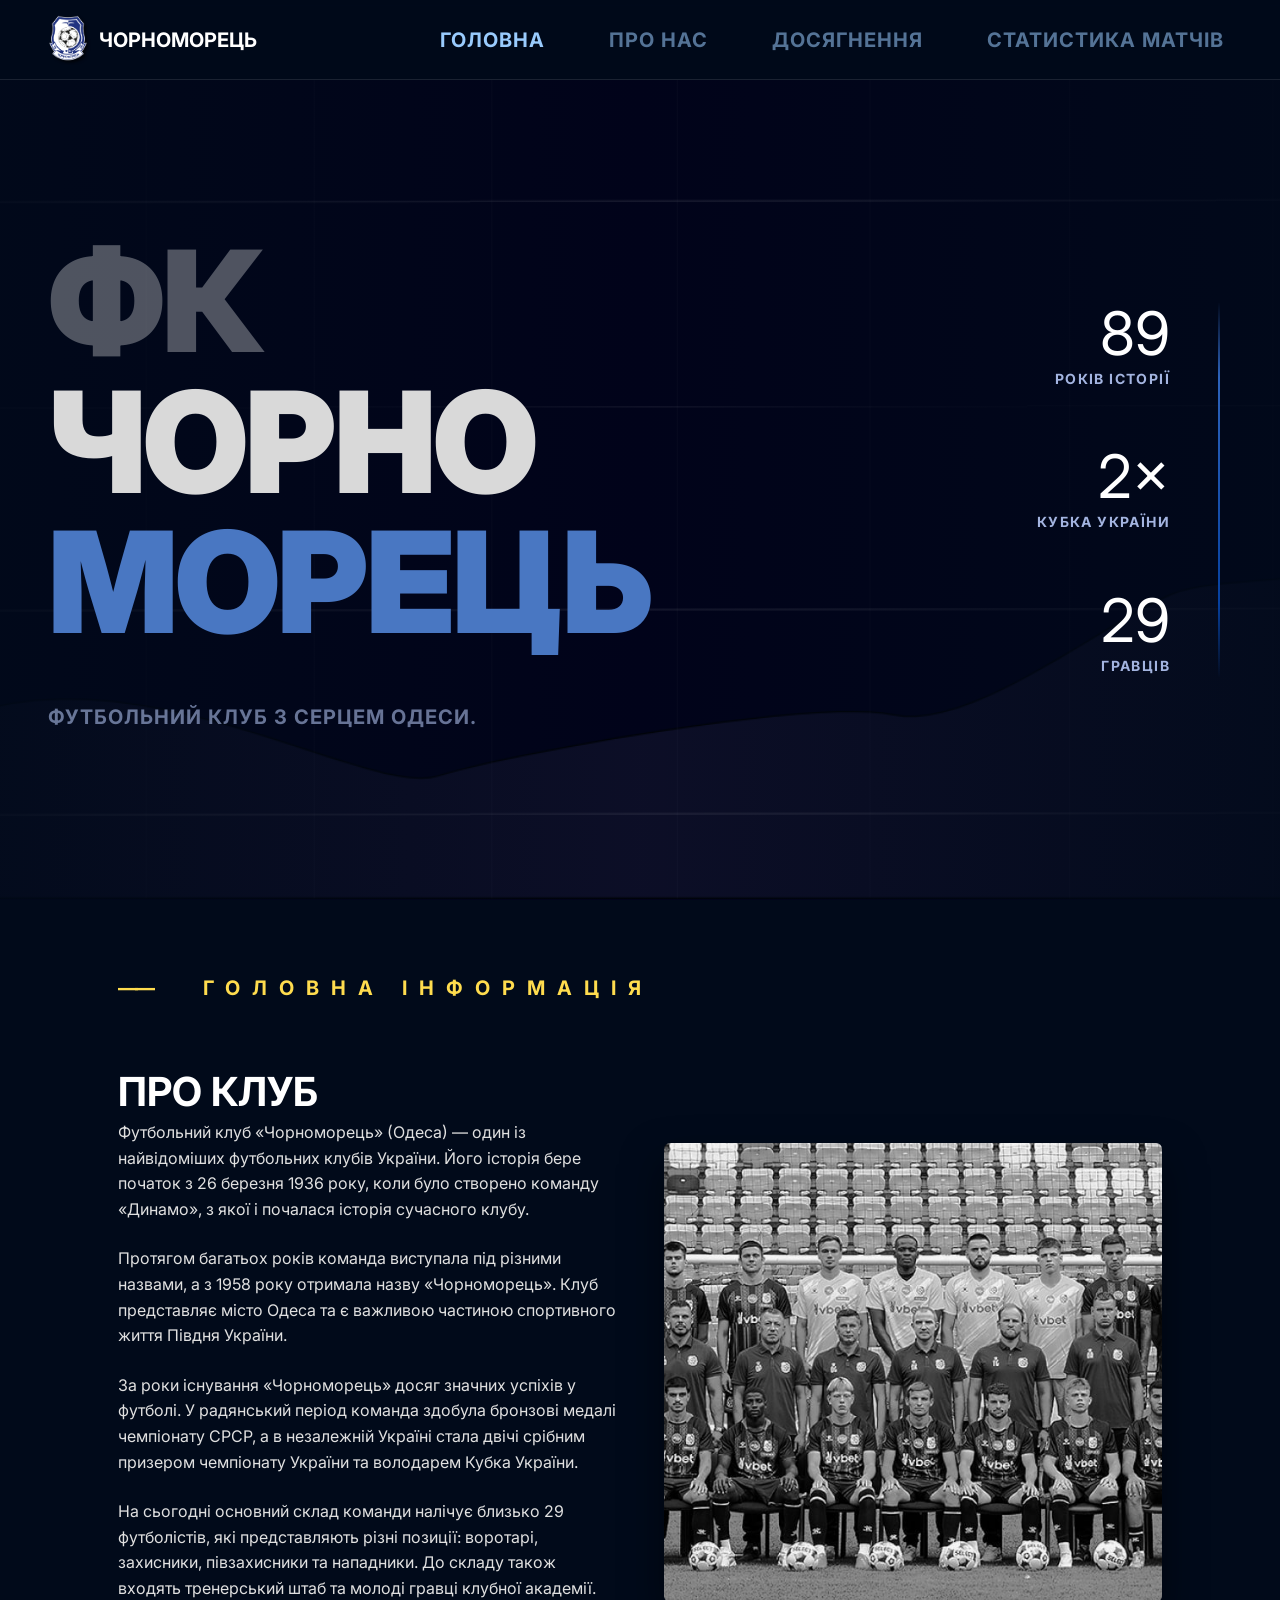
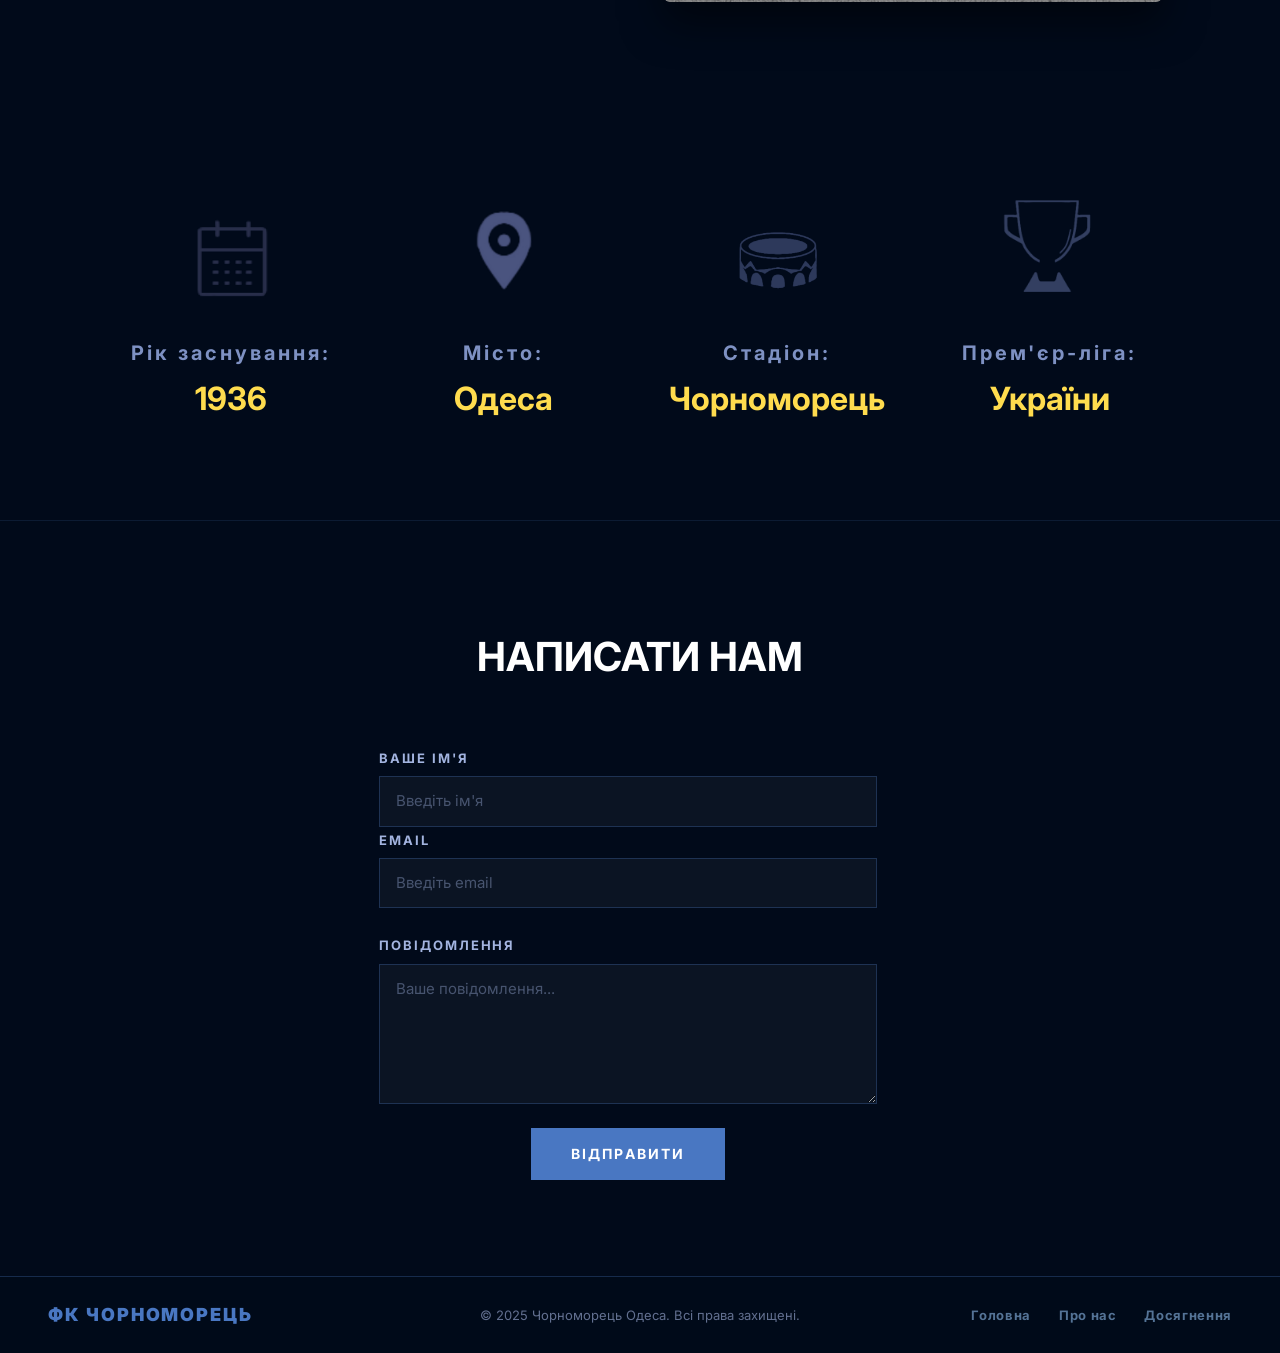
==== index.html @ 794fe2dc "Add autocomplete attributes to input fields" ====
<!DOCTYPE html>
<html lang="uk">
<head>
    <meta charset="UTF-8">
    <meta name="description" content="Офіційний сайт футбольного клубу Чорноморець Одеса — історія, склад команди, досягнення та статистика матчів.">
    <link rel="icon" type="image/x-icon" href="favicon.ico">
    <meta name="viewport" content="width=device-width, initial-scale=1.0">
    <title>ФК Чорноморець</title>
    
    <!-- Google Fonts: Inter -->
    <link rel="preconnect" href="https://fonts.googleapis.com">
    <link rel="preconnect" href="https://fonts.gstatic.com" crossorigin>
    <link href="https://fonts.googleapis.com/css2?family=Inter:wght@400;700;900&display=swap" rel="stylesheet">
    
    <!-- Bootstrap CSS -->
    <link href="https://cdn.jsdelivr.net/npm/bootstrap@5.3.3/dist/css/bootstrap.min.css" rel="stylesheet" integrity="sha384-QWTKZyjpPEjISv5WaRU9OFeRpok6YctnYmDr5pNlyT2bRjXh0JMhjY6hW+ALEwIH" crossorigin="anonymous">
    
    <!-- Custom CSS -->
    <link rel="stylesheet" href="Design1.css">
</head>
<body>
    <!-- Navigation -->
    <nav class="navbar navbar-expand-lg custom-nav fixed-top">
        <div class="container-fluid px-lg-5">
            <a class="navbar-brand d-flex align-items-center gap-2 text-white" href="#">
                <img class="logo" src="logo.png" alt="Logo">
                <span class="m-0 fs-5 fw-bold text-uppercase">Чорноморець</span>
            </a>
            <button class="navbar-toggler text-white border-0" type="button" data-bs-toggle="collapse" data-bs-target="#navbarNav" aria-controls="navbarNav" aria-expanded="false" aria-label="Toggle navigation">
                <span class="navbar-toggler-icon"></span>
            </button>
            <div class="collapse navbar-collapse justify-content-end" id="navbarNav">
                <ul class="navbar-nav gap-lg-5 nav-right mt-3 mt-lg-0">
                    <li class="nav-item">
                        <a class="nav-link active" href="index.html">ГОЛОВНА</a>
                    </li>
                    <li class="nav-item">
                        <a class="nav-link" href="AboutUs.html">ПРО НАС</a>
                    </li>
                    <li class="nav-item">
                        <a class="nav-link" href="Achievements.html">ДОСЯГНЕННЯ</a>
                    </li>
                    <li class="nav-item">
                        <a class="nav-link" href="Statisticks.html">СТАТИСТИКА МАТЧІВ</a>
                    </li>
                </ul>
            </div>
        </div>
    </nav>

    <!-- Hero Section -->
    <section class="hero-container position-relative">
        <img class="hero-img w-100 object-fit-cover" src="image_2026-04-19_23-13-44.png" alt="Our big goals">
        <div class="hero-overlay position-absolute top-0 start-0 w-100 h-100">
            <div class="container-fluid h-100 position-relative px-lg-5">
                <div class="row h-100 align-items-center">
                    <div class="col-12 col-lg-8 hero-text-wrapper">
                        <h1 class="main-title text-uppercase mb-3">
                            <span class="fk-text text-white">ФК</span><br>
                            <span class="chorno-text">ЧОРНО</span><br>
                            <span class="morec-text">МОРЕЦЬ</span>
                        </h1>
                        <p class="subtitle text-uppercase">Футбольний клуб з серцем Одеси.</p>
                    </div>
                </div>
                <div class="hero-stats d-none d-lg-flex flex-column gap-4 position-absolute end-0 top-50 translate-middle-y pe-5">
                    <div class="stat-item text-end text-white">
                        <div class="stat-number">89</div>
                        <div class="stat-label">РОКІВ ІСТОРІЇ</div>
                    </div>
                    <div class="stat-item text-end text-white">
                        <div class="stat-number">2×</div>
                        <div class="stat-label">КУБКА УКРАЇНИ</div>
                    </div>
                    <div class="stat-item text-end text-white">
                        <div class="stat-number">29</div>
                        <div class="stat-label">ГРАВЦІВ</div>
                    </div>
                </div>
            </div>
        </div>
    </section>

    <!-- About Section -->
    <section class="about-section-wrapper py-5 mt-4">
        <div class="container px-lg-5">
            <div class="row mb-1">
                <div class="col-12">
                    <p class="accent-subheader text-uppercase mb-5"><span class="tire">——</span> &nbsp; ГОЛОВНА ІНФОРМАЦІЯ</p>
                    <h2 class="section-header text-uppercase text-white">ПРО КЛУБ</h2>
                </div>
            </div>
            <div class="row align-items-center gx-5">
                <div class="col-lg-6 mb-4 mb-lg-0 text-content">
                    <p>Футбольний клуб «Чорноморець» (Одеса) — один із найвідоміших футбольних клубів України. Його історія бере початок з 26 березня 1936 року, коли було створено команду «Динамо», з якої і почалася історія сучасного клубу.</p>
                    <p>Протягом багатьох років команда виступала під різними назвами, а з 1958 року отримала назву «Чорноморець». Клуб представляє місто Одеса та є важливою частиною спортивного життя Півдня України.</p>
                    <p>За роки існування «Чорноморець» досяг значних успіхів у футболі. У радянський період команда здобула бронзові медалі чемпіонату СРСР, а в незалежній Україні стала двічі срібним призером чемпіонату України та володарем Кубка України.</p>
                    <p>На сьогодні основний склад команди налічує близько 29 футболістів, які представляють різні позиції: воротарі, захисники, півзахисники та нападники. До складу також входять тренерський штаб та молоді гравці клубної академії.</p>
                </div>
                <div class="col-lg-6 ">
                    <img src="command.jpg" alt="Team" class="img-fluid rounded w-100 about-img">
                </div>
            </div>
        </div>
    </section>

    <!-- Navigation Icons Section -->
    <div class="navigat-section py-5 my-5">
        <div class="container px-lg-5">
            <div class="row justify-content-center text-center g-5 align-items-end">
<div class="col-6 col-md-3">
    <img class="nav-icon" src="blocnot.png" alt="Blocnot">
    <p class="nav-icon-label">Рік заснування:</p>
    <p class="nav-icon-value">1936</p>
</div>
<div class="col-6 col-md-3">
    <img class="nav-icon" src="location.png" alt="Location">
    <p class="nav-icon-label">Місто:</p>
    <p class="nav-icon-value">Одеса</p>
</div>
<div class="col-6 col-md-3">
    <img class="nav-icon" src="stadion.png" alt="Stadion">
    <p class="nav-icon-label">Стадіон:</p>
    <p class="nav-icon-value">Чорноморець</p>
</div>
<div class="col-6 col-md-3">
    <img class="nav-icon" src="cuboc.png" alt="Cup">
    <p class="nav-icon-label">Прем'єр-ліга:</p>
    <p class="nav-icon-value">України</p>
</div>
        </div>
    </div>
</div>

 <!-- Contact Form Section -->
    <section class="contact-section py-5">
        <div class="container px-lg-5">
            <div class="row mb-4">
                <div class="col-12">
                    <h2 class="section-header1 text-uppercase text-center text-white">Написати нам</h2>
                </div>
            <div class="row">
                <div class="col-lg-6 mx-auto">
                    <form action="#" method="POST" class="contact-form">
                        <div class="mb-4">
                            <label for="name" class="form-label contact-label">Ваше ім'я</label>
                          <input type="text" class="form-control contact-input" id="name" name="name" placeholder="Введіть ім'я" autocomplete="name" required>
                        <div class="mb-4">
                            <label for="email" class="form-label contact-label">Email</label>
                          <input type="email" class="form-control contact-input" id="email" name="email" placeholder="Введіть email" autocomplete="email" required>
                        </div>
                        <div class="mb-4">
                            <label for="message" class="form-label contact-label">Повідомлення</label>
                            <textarea class="form-control contact-input" id="message" name="message" rows="5" placeholder="Ваше повідомлення..." required></textarea>
                        </div>
                        <div class="text-center">
                        <button type="submit" class="contact-btn">ВІДПРАВИТИ</button>
</div>
                    </form>
                </div>
            </div>
                        </div>
            </div>
    </section>

<footer class="site-footer">
    <div class="container-fluid px-lg-5">
        <div class="row align-items-center">
            <div class="col-md-4">
                <span class="footer-logo-text">ФК ЧОРНОМОРЕЦЬ</span>
            </div>
            <div class="col-md-4 text-center">
                <span class="footer-copy">© 2025 Чорноморець Одеса. Всі права захищені.</span>
            </div>
            <div class="col-md-4 text-end">
                <a href="Untitled-1.html" class="footer-link">Головна</a>
                <a href="AboutUs.html" class="footer-link">Про нас</a>
                <a href="Achievements.html" class="footer-link">Досягнення</a>
            </div>
        </div>
    </div>
    </footer>
    <!-- Bootstrap JS -->
    <script src="https://cdn.jsdelivr.net/npm/bootstrap@5.3.3/dist/js/bootstrap.bundle.min.js" integrity="sha384-YvpcrYf0tY3lHB60NNkmxc5s9fDVZLESaAA55NDzOxhy9GkcIdslK1eN7N6jIeHz" crossorigin="anonymous"></script>



</body>
</html>
---- Design1.css ----
body {
    background-color: #010A1A; /* From Figma Primary Background */
    color: #E0E0E0; /* Light gray body text from Figma */
    font-family: 'Inter', sans-serif; /* Updated to Inter font family */
    font-weight: 400;
    font-size: 16px;
    line-height: 1.6;
    display: flex;
    flex-direction: column;
    min-height: 100vh;
}

/* Navigation */
.custom-nav {
    background: rgba(1, 10, 26, 0.9);
    border-bottom: 0.5px solid rgba(255, 255, 255, 0.1);
    backdrop-filter: blur(10px);
    min-height: 80px;
}

.logo {
    height: 50px;
    width: auto;
}

.nav-right .nav-link {
    font-family: 'Inter', sans-serif;
    font-weight: 700;
    font-size: 20px;
    color: rgba(153, 203, 253, 0.55);
    letter-spacing: 0.05em;
    text-transform: uppercase;
    transition: color 0.3s ease;
}

.nav-right .nav-link:hover, 
.nav-right .nav-link.active {
    color: #99cbfd;
}

/* Hero Section */
.hero-container {
    height: 100vh;
    min-height: 700px;
    overflow: hidden;
    flex-shrink: 0;
}

.hero-img {
    height: 100%;
}

.hero-overlay {
    background: linear-gradient(to right, rgba(1, 10, 26, 0.85) 0%, rgba(1, 10, 26, 0.3) 50%, rgba(1, 10, 26, 0.85) 100%);
    padding-top: 80px; /* Offset for fixed navbar */
}

.main-title {
    font-family: 'Inter', sans-serif;
    font-weight: 900;
    font-size: clamp(80px, 11vw, 160px); /* Bigger than before */
    line-height: 1.0;
    letter-spacing: -0.02em;
    margin: 0;
}

.fk-text {
    color: rgba(255, 255, 255, 0.311) !important; /* Opacity fade for FK */
}

.chorno-text {
    color: #D9D9D9;
}

.morec-text {
    color: #4977C2;
}

.subtitle {
    font-family: 'Inter', sans-serif;
    font-weight: 700;
    font-size: clamp(16px, 2vw, 20px);
    color: #a3b4e0a1; 
    letter-spacing: 0.05em;
    margin-top: 48px;
}

/* Hero Stats */
.hero-stats {
    border-right: 2px solid transparent;
    border-image: linear-gradient(to bottom, transparent, #2d63bb 20%, #0641a0 80%, transparent) 1;
    margin-right: 60px;
    gap: 3.5rem !important;
}

.stat-item {
    width: 200px;
}

.stat-number {
    font-family: 'Inter', sans-serif;
    font-weight: 400;
    font-size: 60px;
    line-height: 1;
    margin-bottom: 5px;
    color: #FFFFFF;
}

.stat-label {
    font-family: 'Inter', sans-serif;
    font-weight: 700;
    font-size: 14px;
    letter-spacing: 0.1em;
    color: #A3B4E0; /* Light blue from original */
}

/* Typography elements */
.accent-subheader {
    font-family: 'Inter', sans-serif;
    font-weight: 700;
    font-size: 20px;
    color: #FFDC4E;
    letter-spacing: 0.6em;
}

.tire {
    letter-spacing: -3px;
}

.section-header {
    font-family: 'Inter', sans-serif;
    font-weight: 700;
    font-size: 40px;
    color: #FFFFFF;
    margin-bottom: 0rem;
    margin-top: 4rem;
}

.text-content p {
    margin-bottom: 1.5rem;
    font-family: 'Inter', sans-serif;
    font-weight: 400;
    color: #E0E0E0;
    line-height: 1.6;
  
}

/* Imagery */
.about-img {
    box-shadow: 0 20px 40px rgba(0,0,0,0.5);
    transition: transform 0.3s ease;
}

.about-img:hover {
    transform: translateY(-5px);
}

.nav-icon {
    width: 100%;
    max-width: 140px;
    height: auto;
    object-fit: contain;
    transition: transform 0.3s ease, filter 0.3s ease;
}

.nav-icon:hover {
    transform: scale(1.05);
    filter: drop-shadow(0 0 10px rgba(211, 188, 142, 0.5));
}

.nav-icon-label {
    font-family: 'Inter', sans-serif;
    font-weight: 700;
    font-size: 20px;
    color: #7e91c3;
    margin-top: 1rem;
    margin-bottom: 0.25rem;
    letter-spacing: 3px;
}

.nav-icon-value {
    font-family: 'Inter', sans-serif;
    font-weight: 700;
    font-size: 32px;
    color: #FFDC4E;
    margin: 0;
}
.site-footer {
    background: rgba(1, 10, 26, 0.95);
    border-top: 1px solid rgba(73, 119, 194, 0.3);
    padding: 1.5rem 0;
    margin-top: auto;
}

.footer-logo-text {
    font-family: 'Inter', sans-serif;
    font-weight: 900;
    font-size: 18px;
    color: #4977C2;
    letter-spacing: 0.1em;
}

.footer-copy {
    font-family: 'Inter', sans-serif;
    font-size: 13px;
    color: rgba(163, 180, 224, 0.6);
}

.footer-link {
    font-family: 'Inter', sans-serif;
    font-weight: 700;
    font-size: 13px;
    color: rgba(153, 203, 253, 0.55);
    text-decoration: none;
    margin-left: 1.5rem;
    letter-spacing: 0.05em;
    transition: color 0.3s ease;
}

.footer-link:hover {
    color: #99cbfd;
}

section:last-of-type {
    flex: 1;
}

.contact-section {
    border-top: 1px solid rgba(73, 119, 194, 0.15);
    display: flex;
    justify-content: center;
}

.contact-label {
    font-family: 'Inter', sans-serif;
    font-weight: 700;
    font-size: 13px;
    letter-spacing: 0.15em;
    color: #A3B4E0;
    text-transform: uppercase;
    margin-bottom: 0.5rem;
}

.contact-input {
    background: rgba(255, 255, 255, 0.04);
    border: 1px solid rgba(73, 119, 194, 0.3);
    color: #E0E0E0;
    font-family: 'Inter', sans-serif;
    font-size: 15px;
    border-radius: 0;
    padding: 0.8rem 1rem;
    transition: border-color 0.3s ease, background 0.3s ease;
}

.contact-input:focus {
    background: rgba(73, 119, 194, 0.08);
    border-color: #4977C2;
    color: #E0E0E0;
    box-shadow: none;
    outline: none;
}

.contact-input::placeholder {
    color: rgba(163, 180, 224, 0.4);
}

.contact-btn {
    background: #4977C2;
    border: none;
    color: #fff;
    font-family: 'Inter', sans-serif;
    font-weight: 700;
    font-size: 14px;
    letter-spacing: 0.15em;
    padding: 0.9rem 2.5rem;
    cursor: pointer;
    transition: background 0.3s ease;
    text-transform: uppercase;
    
}

.contact-btn:hover {
    background: #3a62a8;
}

.section-header1 {
    font-family: 'Inter', sans-serif;
    font-weight: 700;
    font-size: 40px;
    color: #FFFFFF;
    margin-bottom: 4rem;
    margin-top: 4rem;
}

@media screen and (max-width: 576px) {

    /* Navbar */
    .custom-nav {
        min-height: 64px;
    }

    .logo {
        height: 36px;
    }

    /* Hamburger icon color fix */
    .navbar-toggler-icon {
        filter: invert(1);
    }

    /* Dropdown menu items */
    .nav-right .nav-link {
        font-size: 16px;
        padding: 0.75rem 1rem;
        border-bottom: 1px solid rgba(255, 255, 255, 0.06);
    }

    /*Hero*/
    .hero-container {
        min-height: 100svh;
    }

    .hero-overlay {
        padding-top: 64px;
    }

    .main-title {
        font-size: clamp(56px, 18vw, 90px);
        line-height: 1.0;
    }

    .subtitle {
        font-size: 14px;
        margin-top: 24px;
        letter-spacing: 0.04em;
    }

    /* About section*/
    .accent-subheader {
        font-size: 13px;
        letter-spacing: 0.25em;
    }

    .section-header {
        font-size: 28px;
        margin-top: 2rem;
    }

    .text-content p {
        font-size: 15px;
    }

    /*Nav Icons section*/
    .nav-icon-label {
        font-size: 14px;
        letter-spacing: 1px;
    }

    .nav-icon-value {
        font-size: 24px;
    }

    .nav-icon {
        max-width: 80px;
    }

    /*Contact form */
    .section-header1 {
        font-size: 28px;
        margin-top: 2rem;
        margin-bottom: 2rem;
    }

    .contact-btn {
        width: 100%;
        padding: 1rem;
        font-size: 15px;
    }

    .contact-input {
        font-size: 16px; /* prevents iOS auto-zoom */
        padding: 0.75rem 0.875rem;
    }

    /* Footer*/
    .site-footer {
        padding: 1.5rem 0;
    }

    .site-footer .row {
        flex-direction: column;
        text-align: center;
        gap: 0.5rem;
    }

    .site-footer .col-md-4 {
        text-align: center !important;
    }

    .footer-link {
        margin-left: 0.75rem;
        margin-right: 0.75rem;
        font-size: 13px;
    }

    .footer-copy {
        font-size: 12px;
    }
}
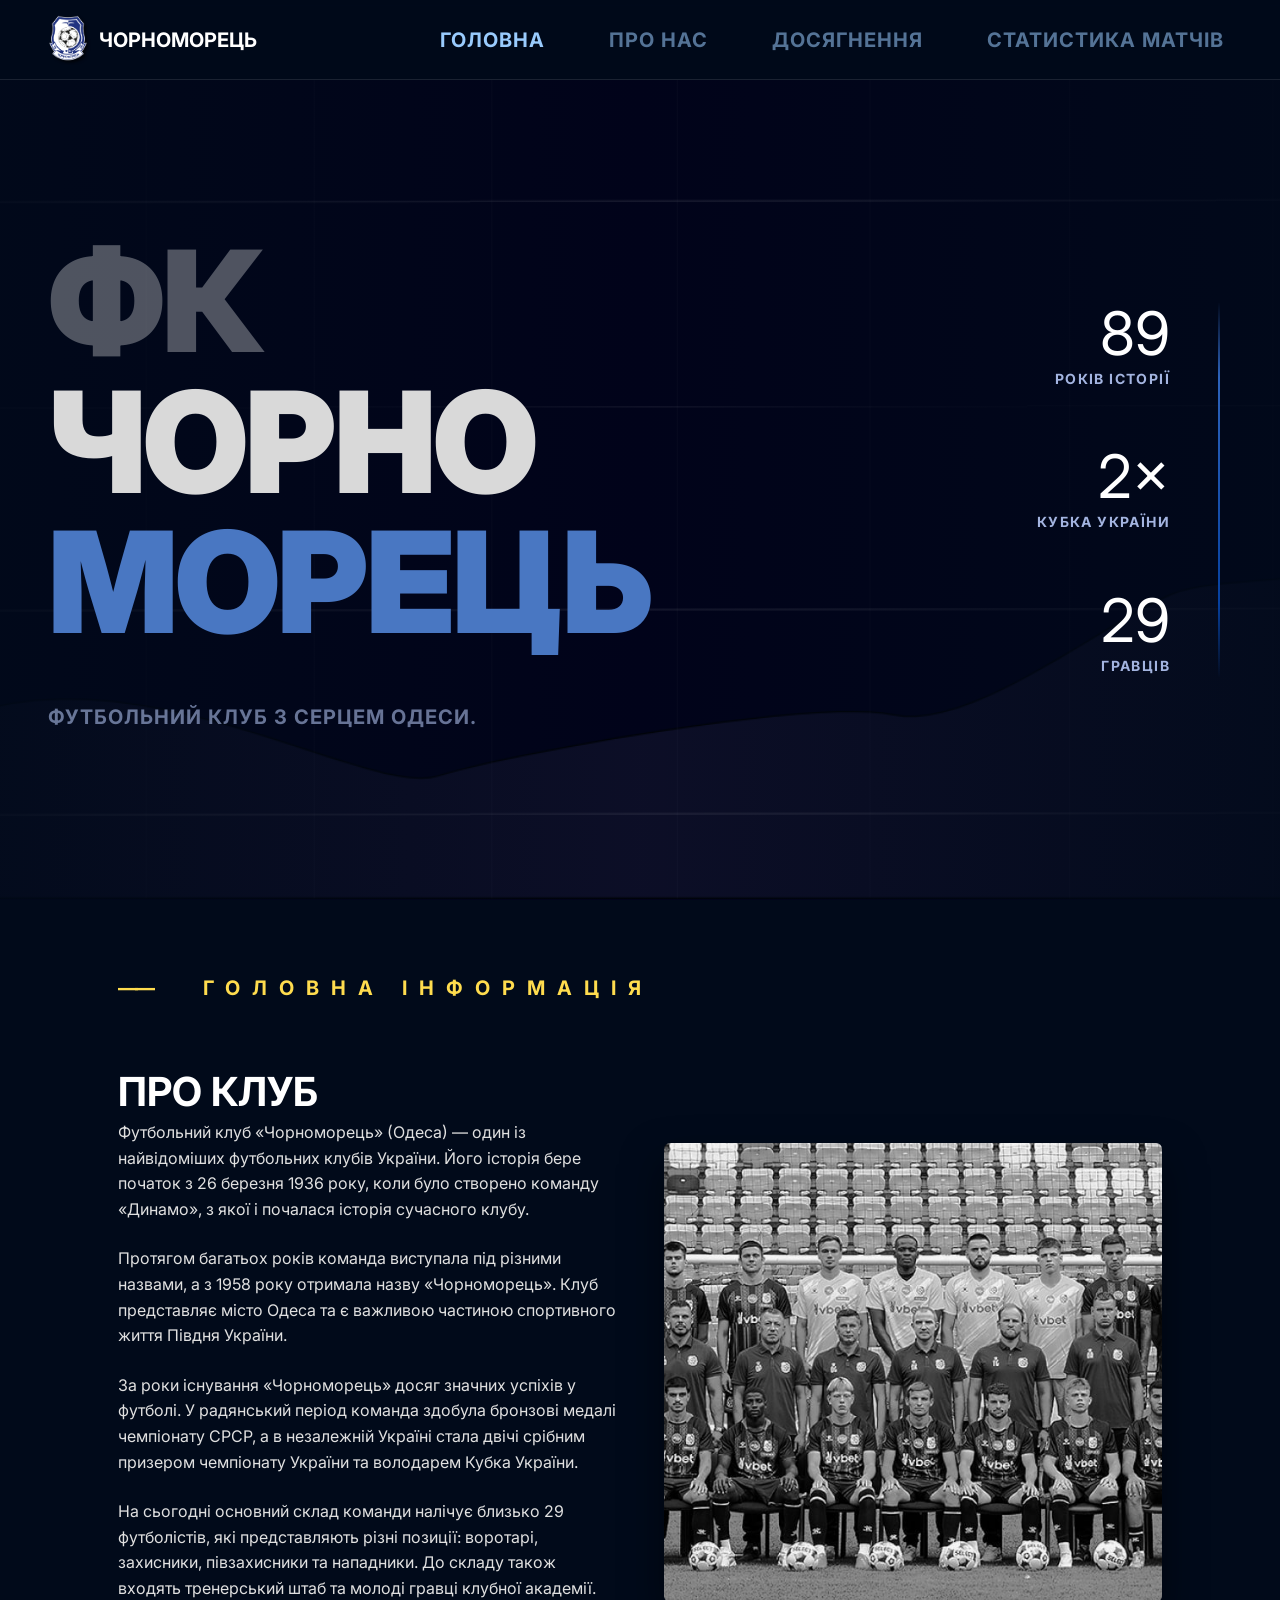
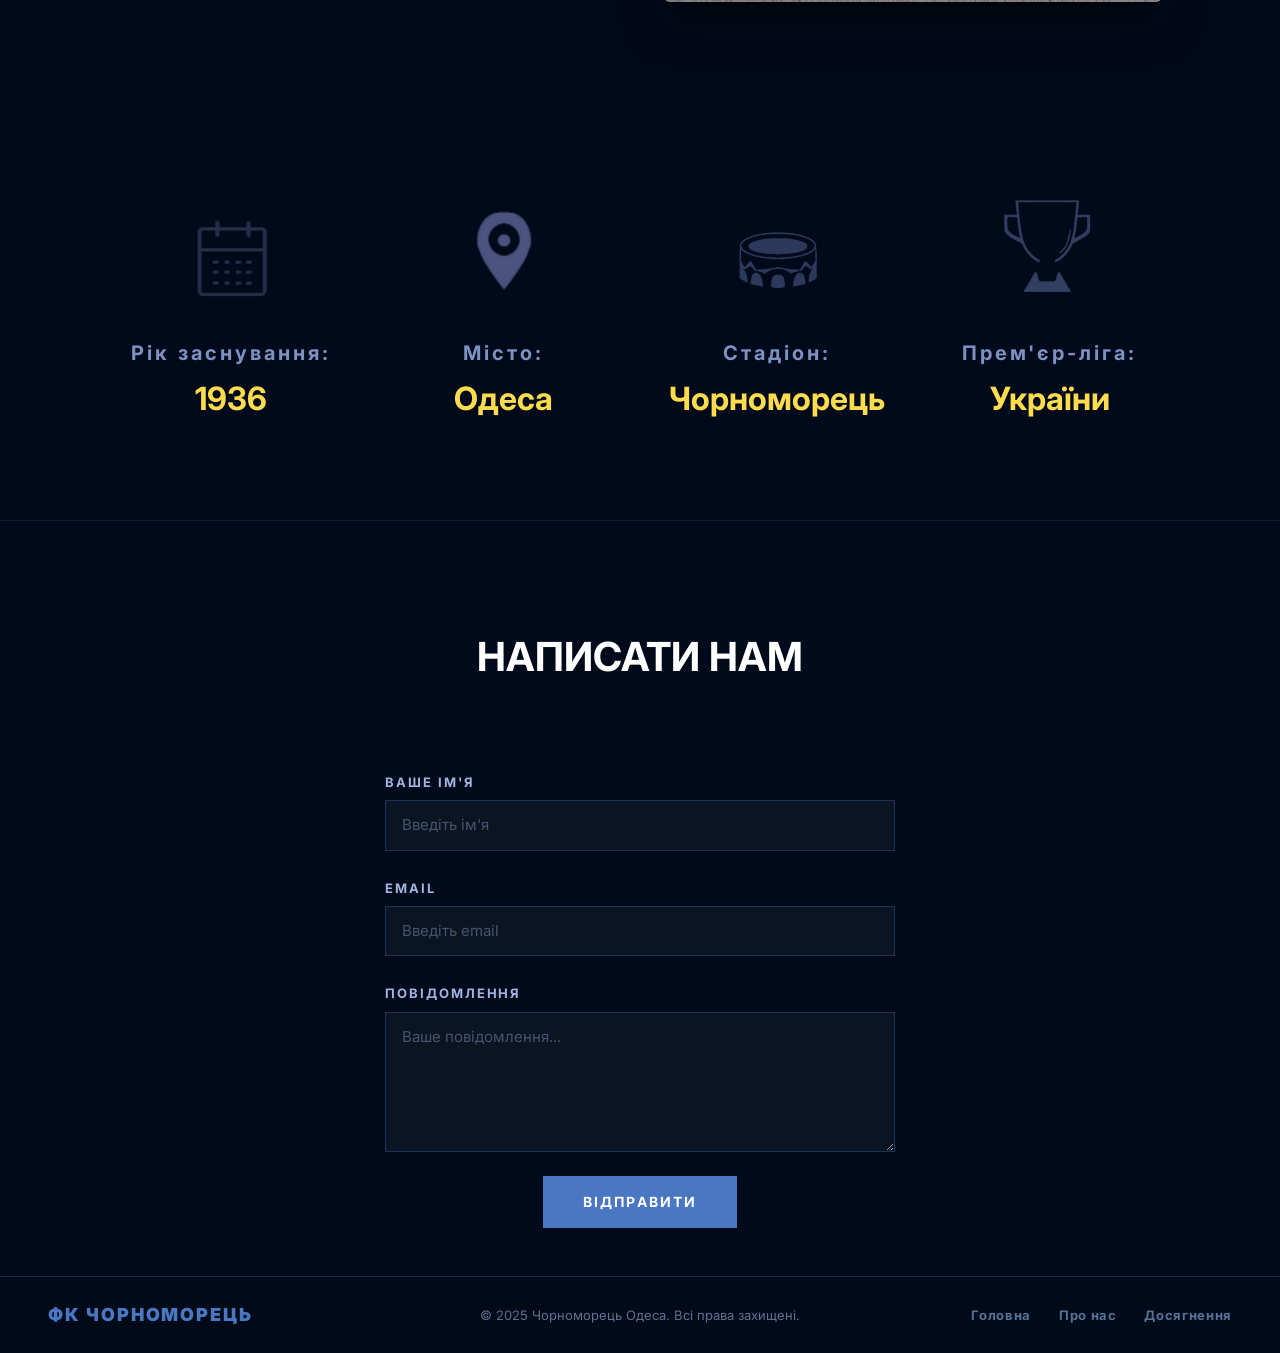
==== commit e81af380: "Refactor index.html for improved structure and styling" ====
--- a/index.html
+++ b/index.html
@@ -6,16 +6,10 @@
     <link rel="icon" type="image/x-icon" href="favicon.ico">
     <meta name="viewport" content="width=device-width, initial-scale=1.0">
     <title>ФК Чорноморець</title>
-    
-    <!-- Google Fonts: Inter -->
     <link rel="preconnect" href="https://fonts.googleapis.com">
     <link rel="preconnect" href="https://fonts.gstatic.com" crossorigin>
     <link href="https://fonts.googleapis.com/css2?family=Inter:wght@400;700;900&display=swap" rel="stylesheet">
-    
-    <!-- Bootstrap CSS -->
     <link href="https://cdn.jsdelivr.net/npm/bootstrap@5.3.3/dist/css/bootstrap.min.css" rel="stylesheet" integrity="sha384-QWTKZyjpPEjISv5WaRU9OFeRpok6YctnYmDr5pNlyT2bRjXh0JMhjY6hW+ALEwIH" crossorigin="anonymous">
-    
-    <!-- Custom CSS -->
     <link rel="stylesheet" href="Design1.css">
 </head>
 <body>
@@ -26,7 +20,7 @@
                 <img class="logo" src="logo.png" alt="Logo">
                 <span class="m-0 fs-5 fw-bold text-uppercase">Чорноморець</span>
             </a>
-            <button class="navbar-toggler text-white border-0" type="button" data-bs-toggle="collapse" data-bs-target="#navbarNav" aria-controls="navbarNav" aria-expanded="false" aria-label="Toggle navigation">
+            <button class="navbar-toggler border-0 custom-toggler" type="button" data-bs-toggle="collapse" data-bs-target="#navbarNav" aria-controls="navbarNav" aria-expanded="false" aria-label="Toggle navigation">
                 <span class="navbar-toggler-icon"></span>
             </button>
             <div class="collapse navbar-collapse justify-content-end" id="navbarNav">
@@ -97,7 +91,7 @@
                     <p>За роки існування «Чорноморець» досяг значних успіхів у футболі. У радянський період команда здобула бронзові медалі чемпіонату СРСР, а в незалежній Україні стала двічі срібним призером чемпіонату України та володарем Кубка України.</p>
                     <p>На сьогодні основний склад команди налічує близько 29 футболістів, які представляють різні позиції: воротарі, захисники, півзахисники та нападники. До складу також входять тренерський штаб та молоді гравці клубної академії.</p>
                 </div>
-                <div class="col-lg-6 ">
+                <div class="col-lg-6">
                     <img src="command.jpg" alt="Team" class="img-fluid rounded w-100 about-img">
                 </div>
             </div>
@@ -108,82 +102,80 @@
     <div class="navigat-section py-5 my-5">
         <div class="container px-lg-5">
             <div class="row justify-content-center text-center g-5 align-items-end">
-<div class="col-6 col-md-3">
-    <img class="nav-icon" src="blocnot.png" alt="Blocnot">
-    <p class="nav-icon-label">Рік заснування:</p>
-    <p class="nav-icon-value">1936</p>
-</div>
-<div class="col-6 col-md-3">
-    <img class="nav-icon" src="location.png" alt="Location">
-    <p class="nav-icon-label">Місто:</p>
-    <p class="nav-icon-value">Одеса</p>
-</div>
-<div class="col-6 col-md-3">
-    <img class="nav-icon" src="stadion.png" alt="Stadion">
-    <p class="nav-icon-label">Стадіон:</p>
-    <p class="nav-icon-value">Чорноморець</p>
-</div>
-<div class="col-6 col-md-3">
-    <img class="nav-icon" src="cuboc.png" alt="Cup">
-    <p class="nav-icon-label">Прем'єр-ліга:</p>
-    <p class="nav-icon-value">України</p>
-</div>
+                <div class="col-6 col-md-3">
+                    <img class="nav-icon" src="blocnot.png" alt="Blocnot">
+                    <p class="nav-icon-label">Рік заснування:</p>
+                    <p class="nav-icon-value">1936</p>
+                </div>
+                <div class="col-6 col-md-3">
+                    <img class="nav-icon" src="location.png" alt="Location">
+                    <p class="nav-icon-label">Місто:</p>
+                    <p class="nav-icon-value">Одеса</p>
+                </div>
+                <div class="col-6 col-md-3">
+                    <img class="nav-icon" src="stadion.png" alt="Stadion">
+                    <p class="nav-icon-label">Стадіон:</p>
+                    <p class="nav-icon-value">Чорноморець</p>
+                </div>
+                <div class="col-6 col-md-3">
+                    <img class="nav-icon" src="cuboc.png" alt="Cup">
+                    <p class="nav-icon-label">Прем'єр-ліга:</p>
+                    <p class="nav-icon-value">України</p>
+                </div>
+            </div>
         </div>
     </div>
-</div>
 
- <!-- Contact Form Section -->
+    <!-- Contact Form Section -->
     <section class="contact-section py-5">
         <div class="container px-lg-5">
             <div class="row mb-4">
                 <div class="col-12">
                     <h2 class="section-header1 text-uppercase text-center text-white">Написати нам</h2>
                 </div>
+            </div>
             <div class="row">
                 <div class="col-lg-6 mx-auto">
                     <form action="#" method="POST" class="contact-form">
                         <div class="mb-4">
                             <label for="name" class="form-label contact-label">Ваше ім'я</label>
-                          <input type="text" class="form-control contact-input" id="name" name="name" placeholder="Введіть ім'я" autocomplete="name" required>
+                            <input type="text" class="form-control contact-input" id="name" name="name" placeholder="Введіть ім'я" autocomplete="name" required>
+                        </div>
                         <div class="mb-4">
                             <label for="email" class="form-label contact-label">Email</label>
-                          <input type="email" class="form-control contact-input" id="email" name="email" placeholder="Введіть email" autocomplete="email" required>
+                            <input type="email" class="form-control contact-input" id="email" name="email" placeholder="Введіть email" autocomplete="email" required>
                         </div>
                         <div class="mb-4">
                             <label for="message" class="form-label contact-label">Повідомлення</label>
                             <textarea class="form-control contact-input" id="message" name="message" rows="5" placeholder="Ваше повідомлення..." required></textarea>
                         </div>
                         <div class="text-center">
-                        <button type="submit" class="contact-btn">ВІДПРАВИТИ</button>
-</div>
+                            <button type="submit" class="contact-btn">ВІДПРАВИТИ</button>
+                        </div>
                     </form>
                 </div>
             </div>
-                        </div>
-            </div>
+        </div>
     </section>
 
-<footer class="site-footer">
-    <div class="container-fluid px-lg-5">
-        <div class="row align-items-center">
-            <div class="col-md-4">
-                <span class="footer-logo-text">ФК ЧОРНОМОРЕЦЬ</span>
-            </div>
-            <div class="col-md-4 text-center">
-                <span class="footer-copy">© 2025 Чорноморець Одеса. Всі права захищені.</span>
-            </div>
-            <div class="col-md-4 text-end">
-                <a href="Untitled-1.html" class="footer-link">Головна</a>
-                <a href="AboutUs.html" class="footer-link">Про нас</a>
-                <a href="Achievements.html" class="footer-link">Досягнення</a>
+    <footer class="site-footer">
+        <div class="container-fluid px-lg-5">
+            <div class="row align-items-center">
+                <div class="col-md-4">
+                    <span class="footer-logo-text">ФК ЧОРНОМОРЕЦЬ</span>
+                </div>
+                <div class="col-md-4 text-center">
+                    <span class="footer-copy">© 2025 Чорноморець Одеса. Всі права захищені.</span>
+                </div>
+                <div class="col-md-4 text-end">
+                    <a href="index.html" class="footer-link">Головна</a>
+                    <a href="AboutUs.html" class="footer-link">Про нас</a>
+                    <a href="Achievements.html" class="footer-link">Досягнення</a>
+                </div>
             </div>
         </div>
-    </div>
     </footer>
-    <!-- Bootstrap JS -->
+
     <script src="https://cdn.jsdelivr.net/npm/bootstrap@5.3.3/dist/js/bootstrap.bundle.min.js" integrity="sha384-YvpcrYf0tY3lHB60NNkmxc5s9fDVZLESaAA55NDzOxhy9GkcIdslK1eN7N6jIeHz" crossorigin="anonymous"></script>
-
-
-
 </body>
 </html>
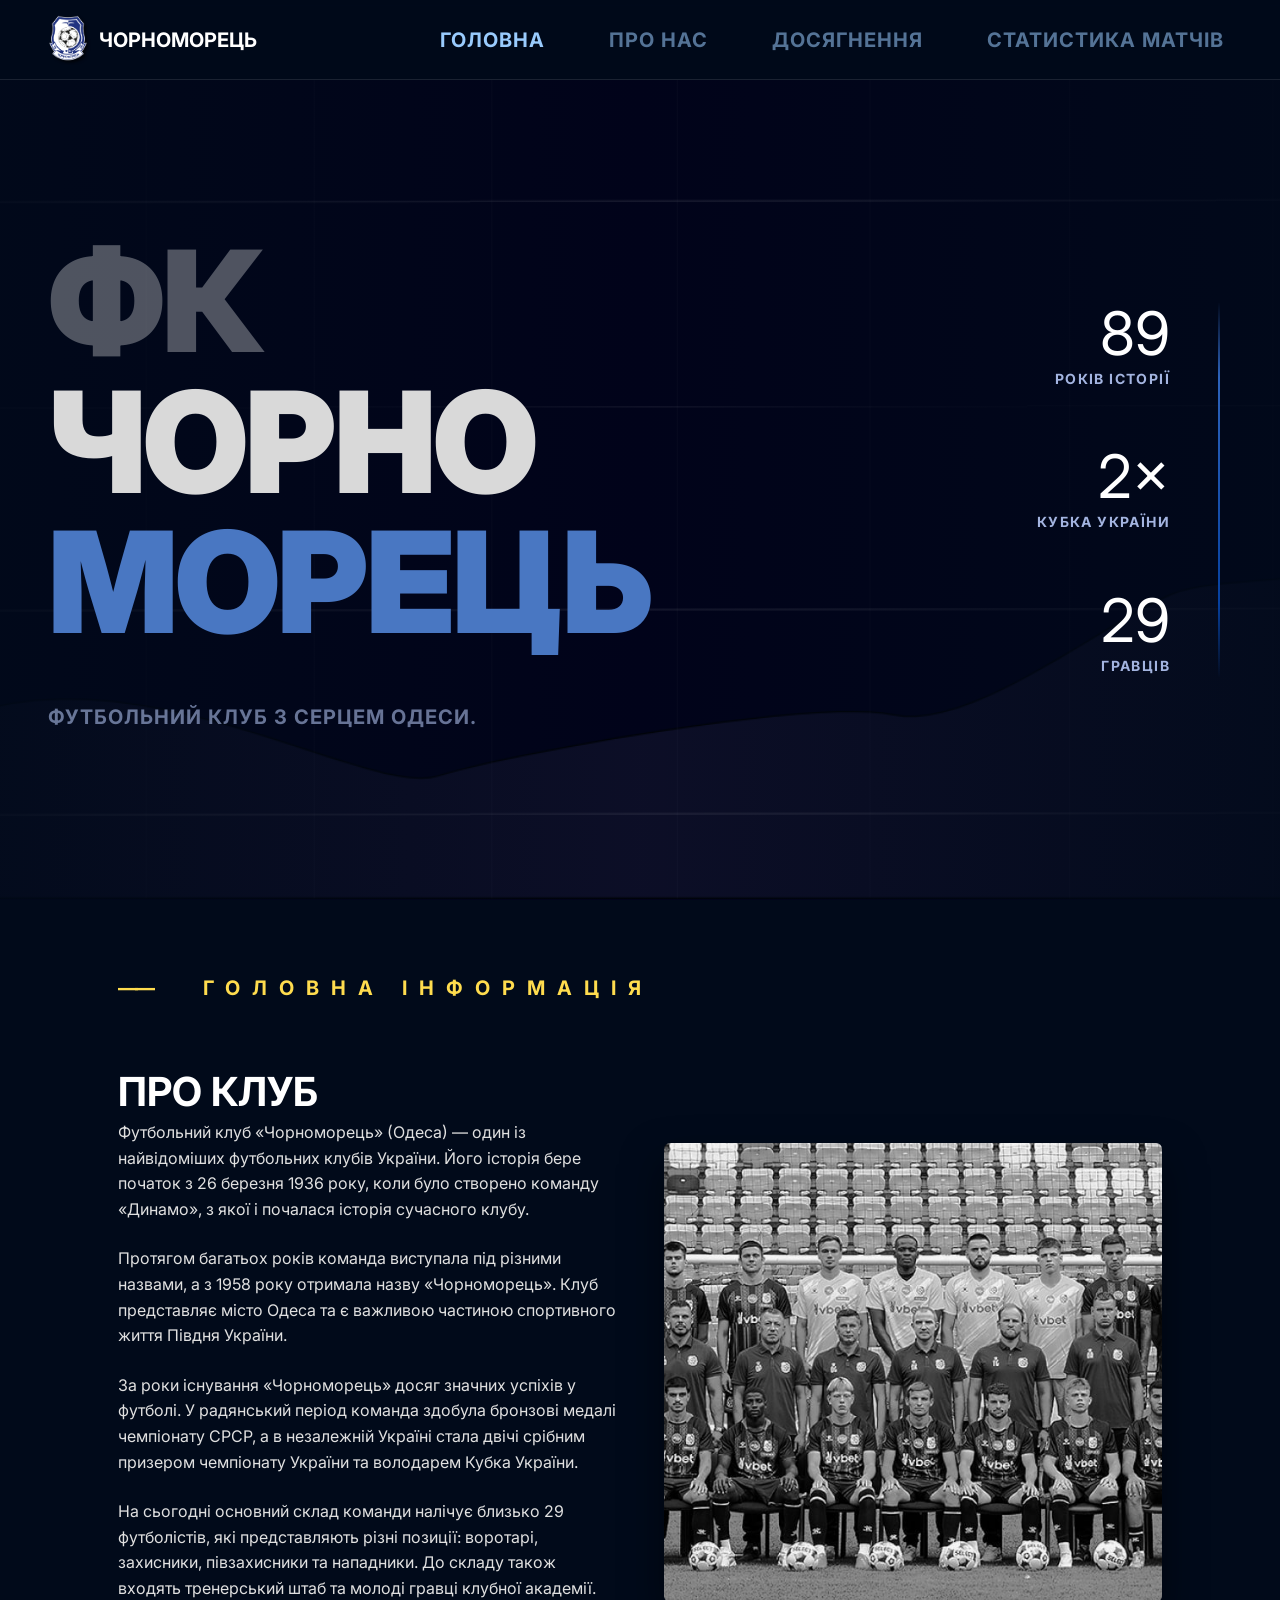
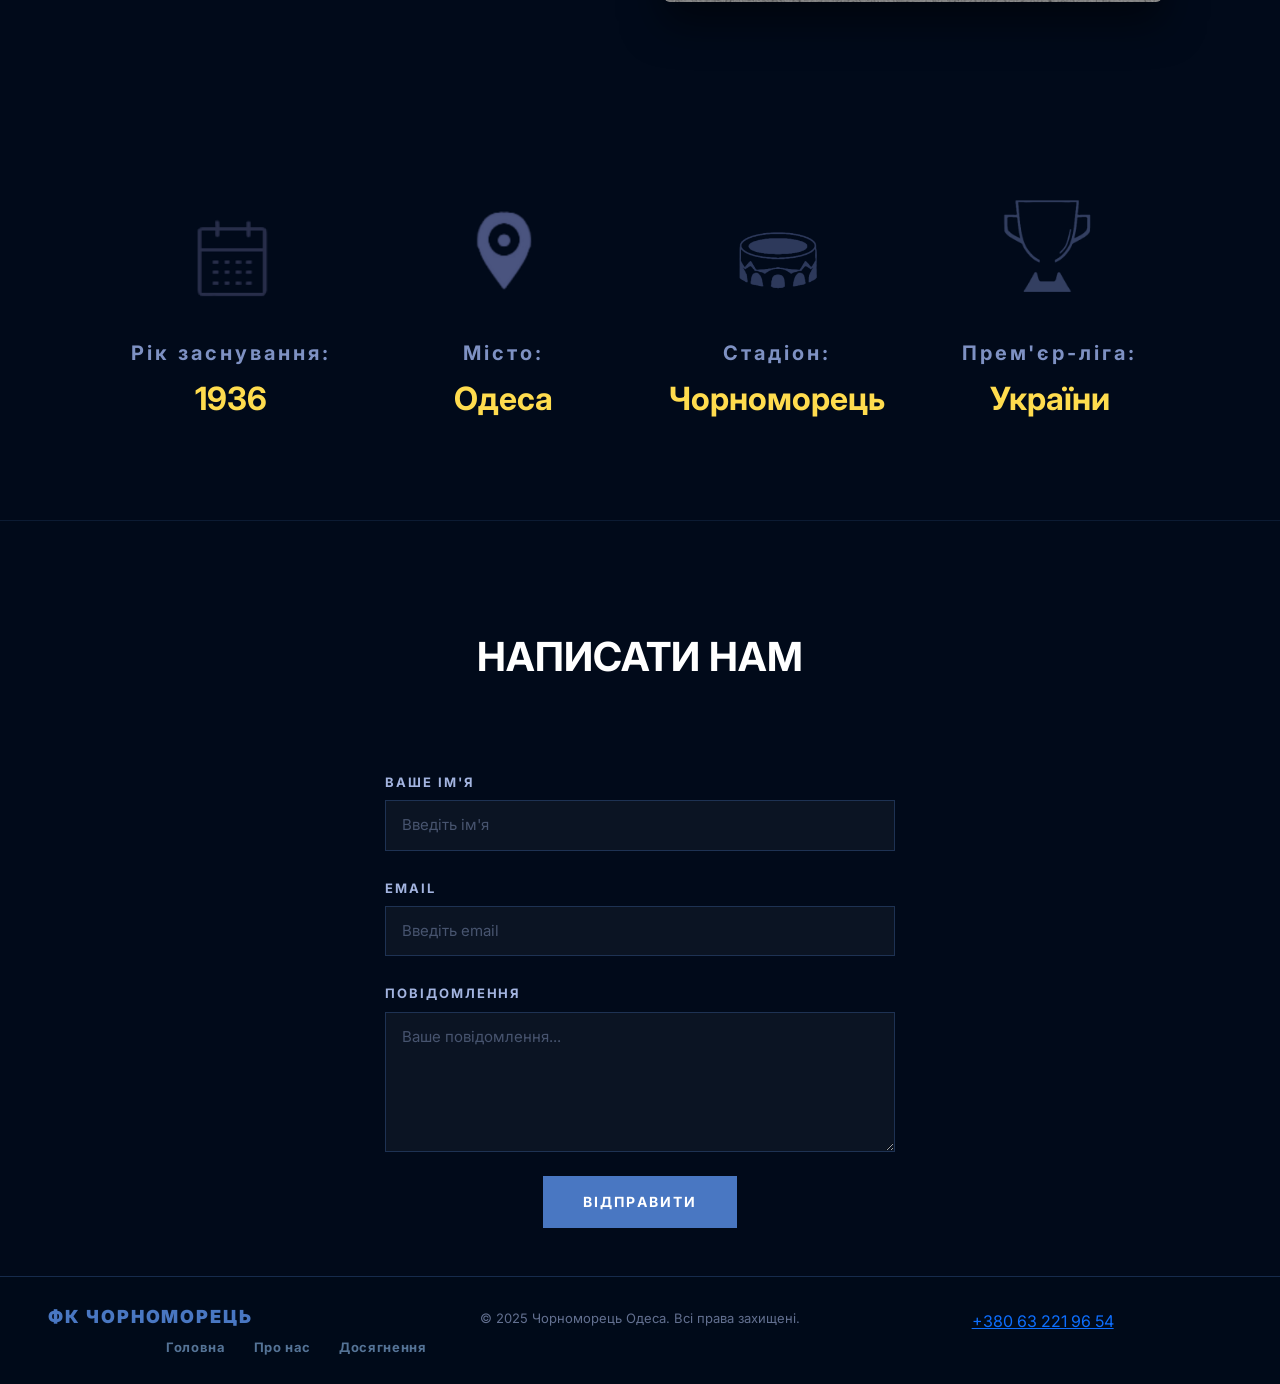
==== commit 9bd73e75: "Add phone number link to footer" ====
--- a/index.html
+++ b/index.html
@@ -20,7 +20,7 @@
                 <img class="logo" src="logo.png" alt="Logo">
                 <span class="m-0 fs-5 fw-bold text-uppercase">Чорноморець</span>
             </a>
-            <button class="navbar-toggler border-0 custom-toggler" type="button" data-bs-toggle="collapse" data-bs-target="#navbarNav" aria-controls="navbarNav" aria-expanded="false" aria-label="Toggle navigation">
+           <button class="navbar-toggler border-0 custom-toggler" type="button" id="menuToggle" aria-label="Toggle navigation">
                 <span class="navbar-toggler-icon"></span>
             </button>
             <div class="collapse navbar-collapse justify-content-end" id="navbarNav">
@@ -167,6 +167,9 @@
                 <div class="col-md-4 text-center">
                     <span class="footer-copy">© 2025 Чорноморець Одеса. Всі права захищені.</span>
                 </div>
+                    <div class="col-md-4 text-center mt-2">
+                    <a href="tel:+380632219654" class="footer-phone">+380 63 221 96 54</a>
+                </div>
                 <div class="col-md-4 text-end">
                     <a href="index.html" class="footer-link">Головна</a>
                     <a href="AboutUs.html" class="footer-link">Про нас</a>
@@ -176,6 +179,12 @@
         </div>
     </footer>
 
-    <script src="https://cdn.jsdelivr.net/npm/bootstrap@5.3.3/dist/js/bootstrap.bundle.min.js" integrity="sha384-YvpcrYf0tY3lHB60NNkmxc5s9fDVZLESaAA55NDzOxhy9GkcIdslK1eN7N6jIeHz" crossorigin="anonymous"></script>
+   <script src="https://cdn.jsdelivr.net/npm/bootstrap@5.3.3/dist/js/bootstrap.bundle.min.js" integrity="sha384-YvpcrYf0tY3lHB60NNkmxc5s9fDVZLESaAA55NDzOxhy9GkcIdslK1eN7N6jIeHz" crossorigin="anonymous"></script>
+<script>
+    document.getElementById('menuToggle').addEventListener('click', function() {
+        var menu = document.getElementById('navbarNav');
+        menu.classList.toggle('show');
+    });
+</script>
 </body>
 </html>
--- a/Design1.css
+++ b/Design1.css
@@ -1,4 +1,4 @@
-
+/* Design1.css */
 body {
     background-color: #010A1A; /* From Figma Primary Background */
     color: #E0E0E0; /* Light gray body text from Figma */
@@ -295,7 +295,7 @@
 
 @media screen and (max-width: 576px) {
 
-    /* Navbar */
+    /* --- Navbar --- */
     .custom-nav {
         min-height: 64px;
     }
@@ -304,19 +304,31 @@
         height: 36px;
     }
 
-    /* Hamburger icon color fix */
-    .navbar-toggler-icon {
-        filter: invert(1);
+    /* Hamburger icon — white SVG bars */
+    .custom-toggler .navbar-toggler-icon {
+        background-image: url("data:image/svg+xml,%3csvg xmlns='http://www.w3.org/2000/svg' viewBox='0 0 30 30'%3e%3cpath stroke='rgba(255,255,255,1)' stroke-linecap='round' stroke-miterlimit='10' stroke-width='2' d='M4 7h22M4 15h22M4 23h22'/%3e%3c/svg%3e");
+    }
+
+    /* Mobile dropdown menu background */
+    #navbarNav {
+        background: rgba(1, 10, 26, 0.98);
+        border-top: 1px solid rgba(73, 119, 194, 0.2);
+        padding: 0.5rem 0 1rem;
+        margin-top: 4px;
     }
 
     /* Dropdown menu items */
     .nav-right .nav-link {
         font-size: 16px;
-        padding: 0.75rem 1rem;
+        padding: 0.75rem 1.25rem;
         border-bottom: 1px solid rgba(255, 255, 255, 0.06);
     }
 
-    /*Hero*/
+    .nav-right .nav-item:last-child .nav-link {
+        border-bottom: none;
+    }
+
+    /* --- Hero --- */
     .hero-container {
         min-height: 100svh;
     }
@@ -336,7 +348,7 @@
         letter-spacing: 0.04em;
     }
 
-    /* About section*/
+    /* --- About section --- */
     .accent-subheader {
         font-size: 13px;
         letter-spacing: 0.25em;
@@ -351,7 +363,7 @@
         font-size: 15px;
     }
 
-    /*Nav Icons section*/
+    /* --- Nav Icons section --- */
     .nav-icon-label {
         font-size: 14px;
         letter-spacing: 1px;
@@ -365,7 +377,7 @@
         max-width: 80px;
     }
 
-    /*Contact form */
+    /* --- Contact form --- */
     .section-header1 {
         font-size: 28px;
         margin-top: 2rem;
@@ -383,7 +395,7 @@
         padding: 0.75rem 0.875rem;
     }
 
-    /* Footer*/
+    /* --- Footer --- */
     .site-footer {
         padding: 1.5rem 0;
     }
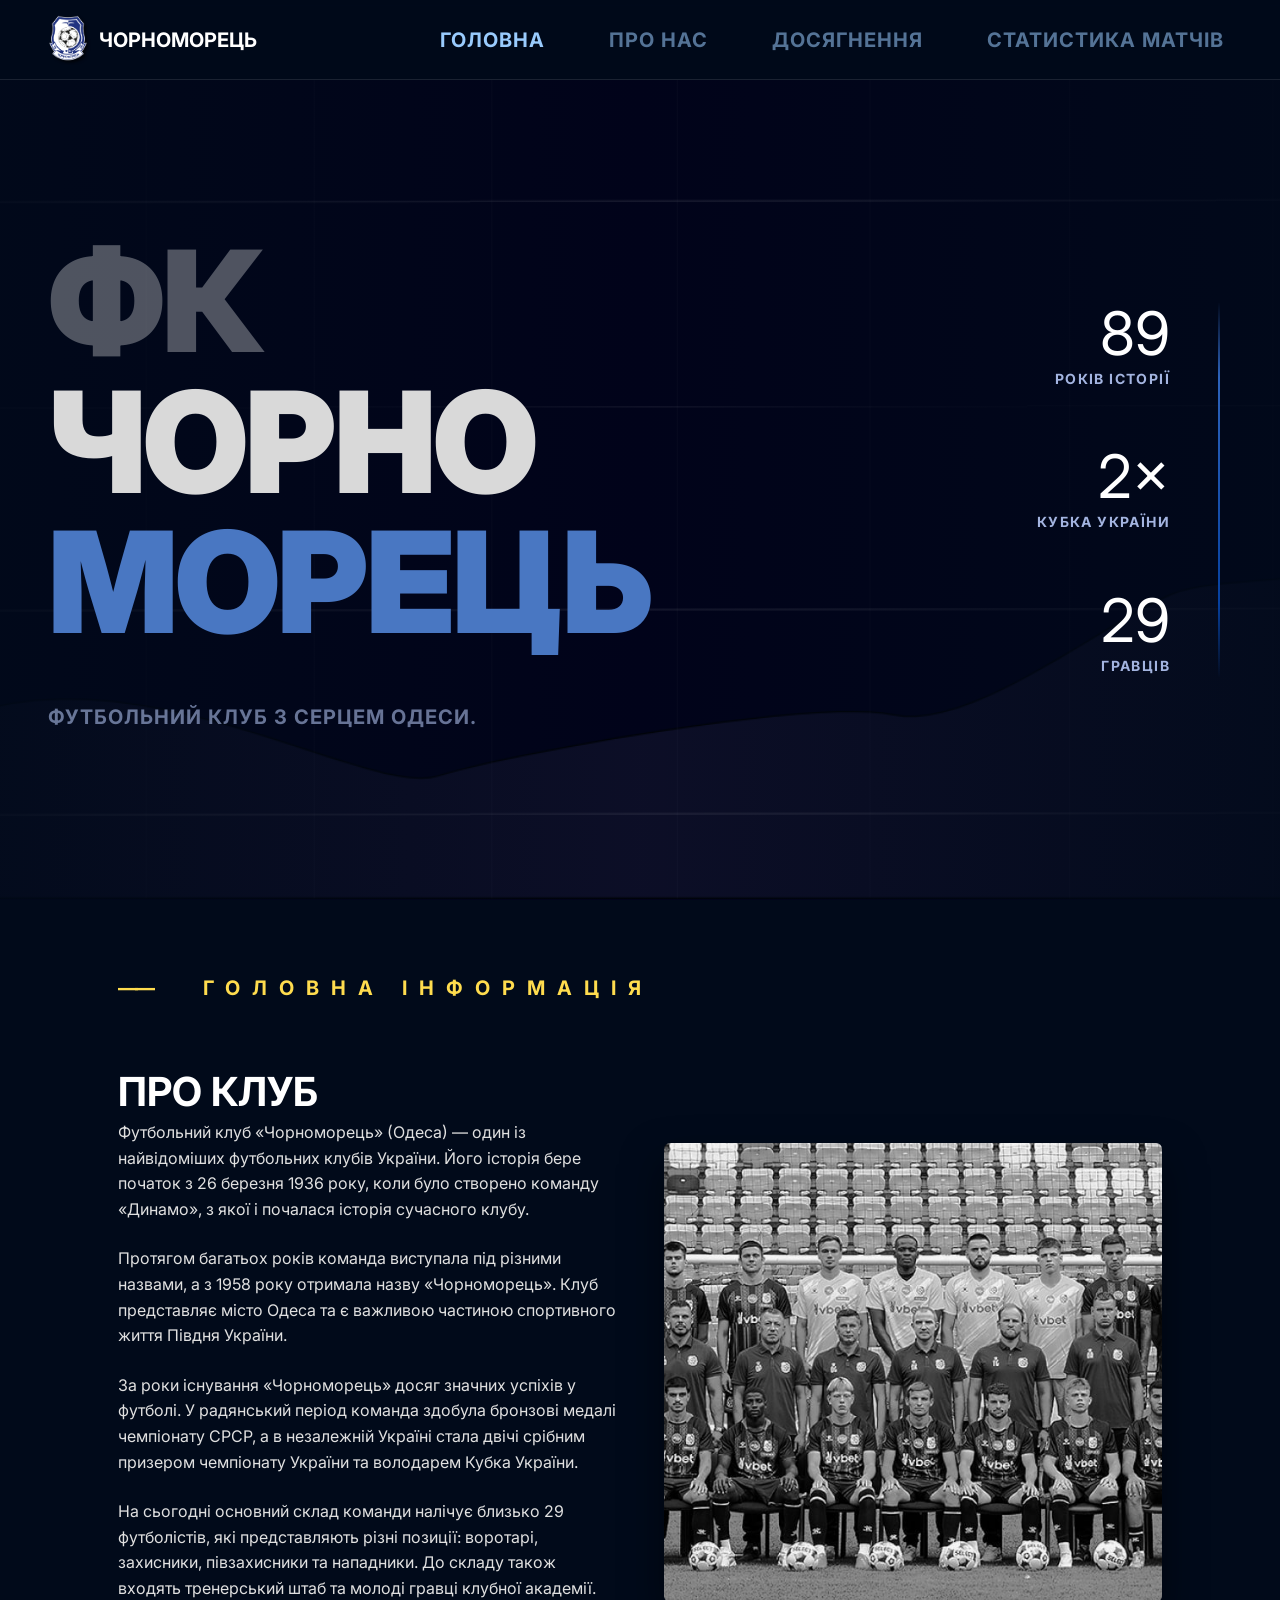
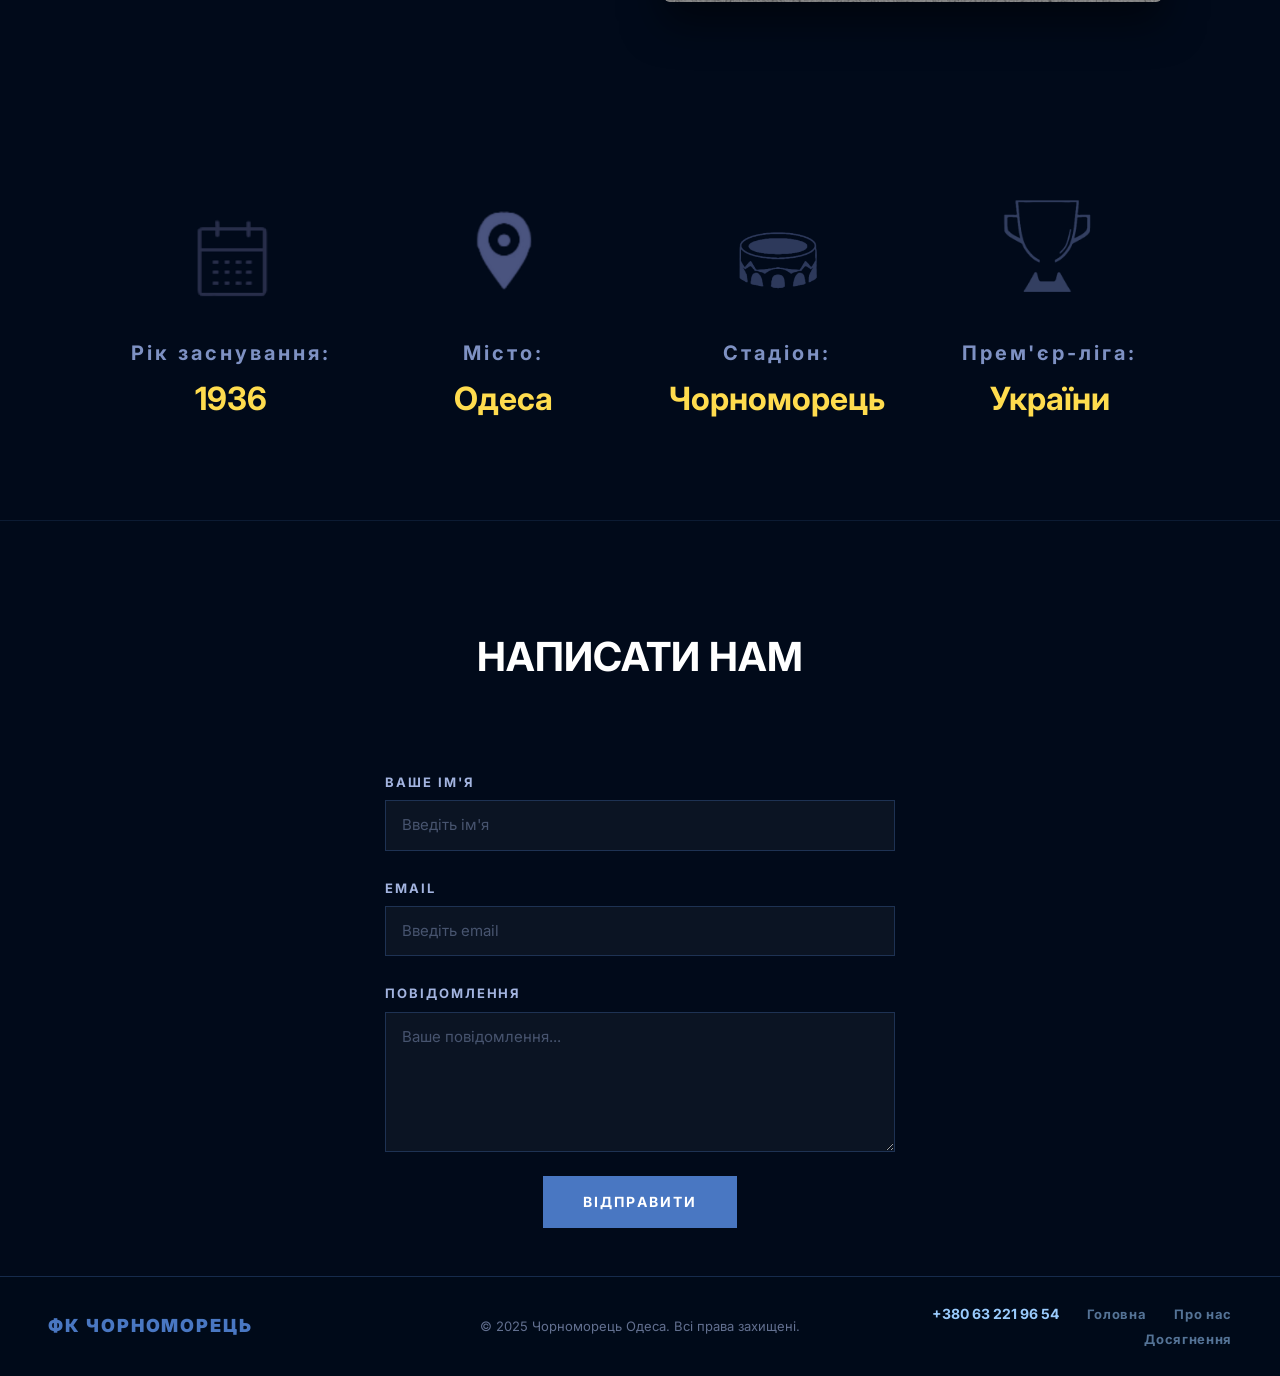
==== commit f1b13a6e: "Refactor footer structure in index.html" ====
--- a/index.html
+++ b/index.html
@@ -159,25 +159,23 @@
     </section>
 
     <footer class="site-footer">
-        <div class="container-fluid px-lg-5">
-            <div class="row align-items-center">
-                <div class="col-md-4">
-                    <span class="footer-logo-text">ФК ЧОРНОМОРЕЦЬ</span>
-                </div>
-                <div class="col-md-4 text-center">
-                    <span class="footer-copy">© 2025 Чорноморець Одеса. Всі права захищені.</span>
-                </div>
-                    <div class="col-md-4 text-center mt-2">
-                    <a href="tel:+380632219654" class="footer-phone">+380 63 221 96 54</a>
-                </div>
-                <div class="col-md-4 text-end">
-                    <a href="index.html" class="footer-link">Головна</a>
-                    <a href="AboutUs.html" class="footer-link">Про нас</a>
-                    <a href="Achievements.html" class="footer-link">Досягнення</a>
-                </div>
+    <div class="container-fluid px-lg-5">
+        <div class="row align-items-center">
+            <div class="col-md-4">
+                <span class="footer-logo-text">ФК ЧОРНОМОРЕЦЬ</span>
+            </div>
+            <div class="col-md-4 text-center">
+                <span class="footer-copy">© 2025 Чорноморець Одеса. Всі права захищені.</span>
+            </div>
+            <div class="col-md-4 text-end">
+                <a href="tel:+380632219654" class="footer-phone">+380 63 221 96 54</a>
+                <a href="index.html" class="footer-link">Головна</a>
+                <a href="AboutUs.html" class="footer-link">Про нас</a>
+                <a href="Achievements.html" class="footer-link">Досягнення</a>
             </div>
         </div>
-    </footer>
+    </div>
+</footer>
 
    <script src="https://cdn.jsdelivr.net/npm/bootstrap@5.3.3/dist/js/bootstrap.bundle.min.js" integrity="sha384-YvpcrYf0tY3lHB60NNkmxc5s9fDVZLESaAA55NDzOxhy9GkcIdslK1eN7N6jIeHz" crossorigin="anonymous"></script>
 <script>
--- a/Design1.css
+++ b/Design1.css
@@ -293,6 +293,14 @@
     margin-top: 4rem;
 }
 
+    .footer-phone {
+    font-family: 'Inter', sans-serif;
+    font-weight: 700;
+    font-size: 14px;
+    color: #99cbfd;
+    text-decoration: none;
+}
+
 @media screen and (max-width: 576px) {
 
     /* --- Navbar --- */
@@ -419,4 +427,6 @@
     .footer-copy {
         font-size: 12px;
     }
-}
+
+
+}
